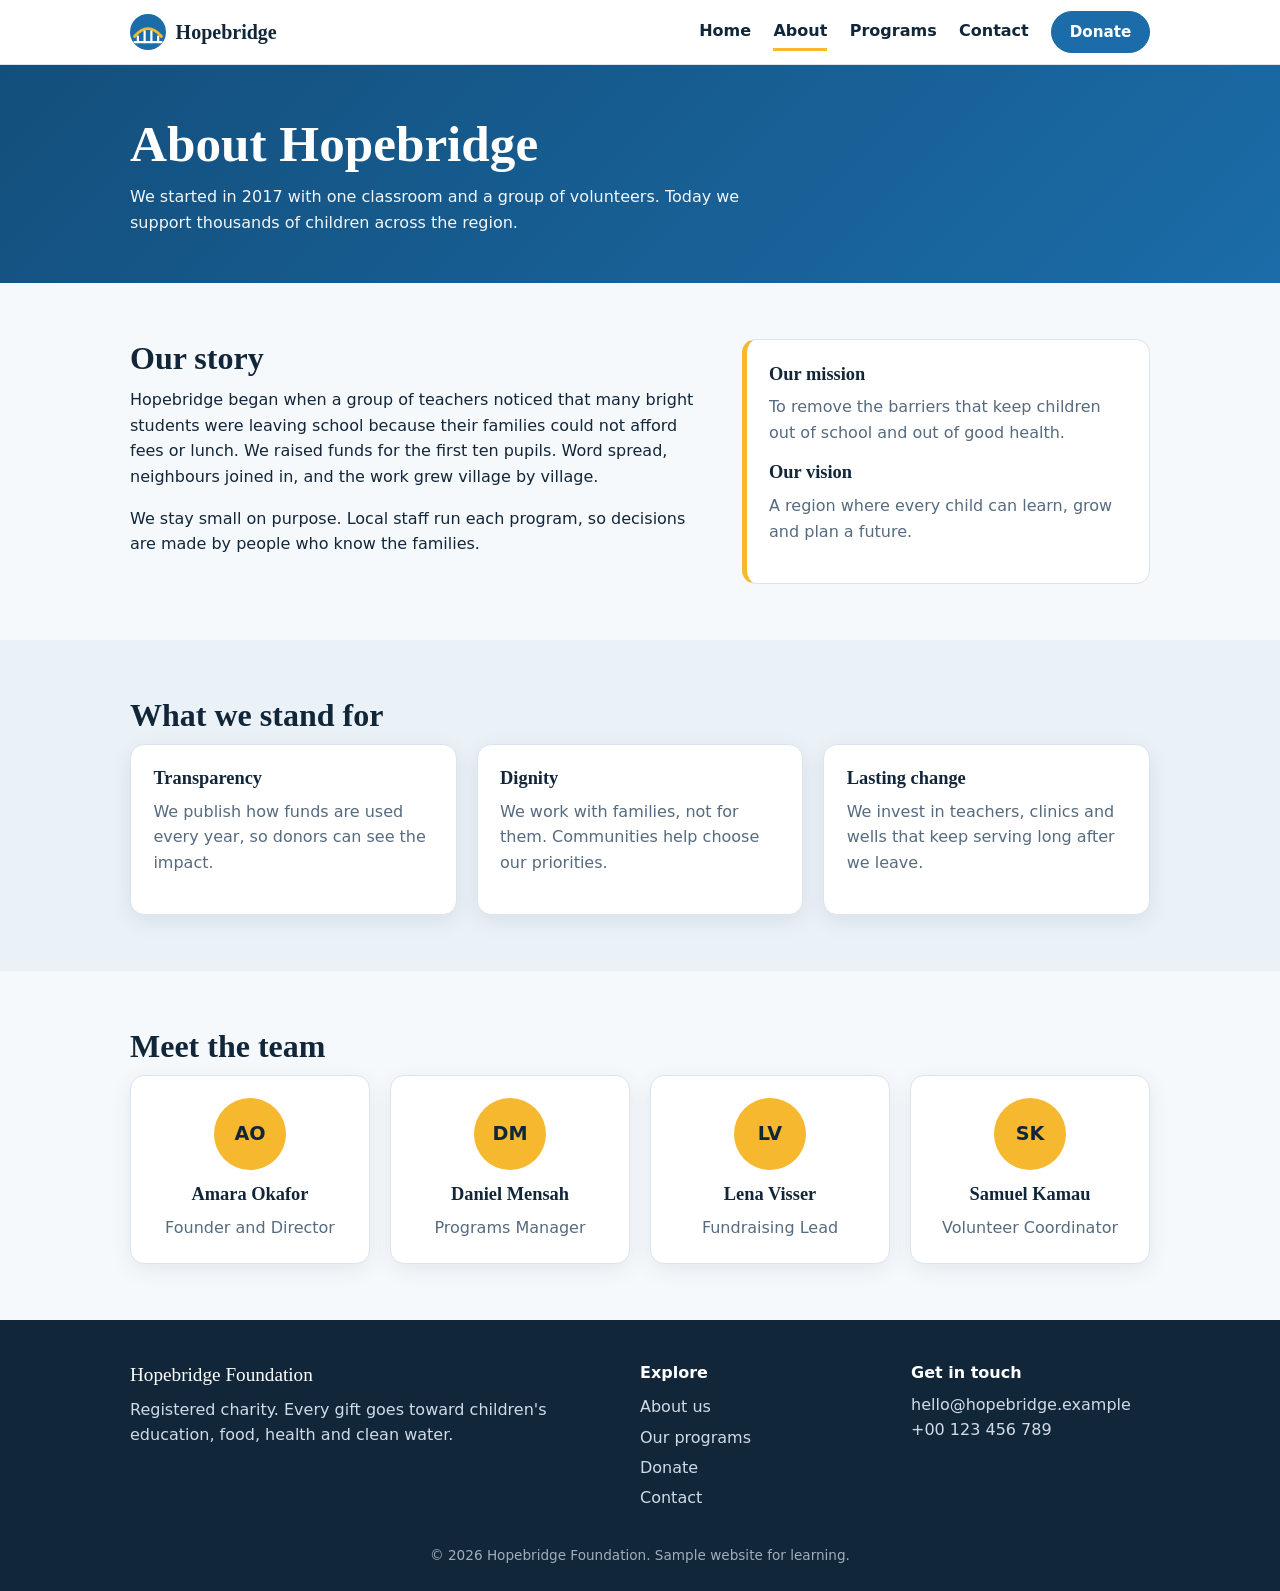
==== about.html @ 9edfb323 "Updated website" ====
<!DOCTYPE html>
<html lang="en">
<head>
  <meta charset="UTF-8" />
  <meta name="viewport" content="width=device-width, initial-scale=1" />
  <title>About us | Hopebridge Foundation</title>
  <meta name="description" content="Hopebridge Foundation helps children and families get education, food, health care and clean water." />
  <link rel="icon" href="images/logo.svg" type="image/svg+xml" />
  <link rel="stylesheet" href="css/style.css" />
</head>
<body>
  <a class="skip" href="#main">Skip to content</a>
  <header class="site-header">
    <div class="wrap nav-bar">
      <a class="brand" href="index.html"><img src="images/logo.svg" alt="" width="36" height="36" /><span>Hopebridge</span></a>
      <button class="nav-toggle" type="button" aria-expanded="false" aria-controls="nav">Menu</button>
      <nav id="nav" class="nav" aria-label="Main">
        <a href="index.html">Home</a>
        <a href="about.html" aria-current="page">About</a>
        <a href="programs.html">Programs</a>
        <a href="contact.html">Contact</a>
        <a class="btn small" href="donate.html">Donate</a>
      </nav>
    </div>
  </header>

  <main id="main">
    <section class="page-head">
      <div class="wrap">
        <h1>About Hopebridge</h1>
        <p class="lead">We started in 2017 with one classroom and a group of volunteers. Today we support thousands of children across the region.</p>
      </div>
    </section>

    <section class="section">
      <div class="wrap two-col">
        <div>
          <h2>Our story</h2>
          <p>Hopebridge began when a group of teachers noticed that many bright students were leaving school because their families could not afford fees or lunch. We raised funds for the first ten pupils. Word spread, neighbours joined in, and the work grew village by village.</p>
          <p>We stay small on purpose. Local staff run each program, so decisions are made by people who know the families.</p>
        </div>
        <div class="panel">
          <h3>Our mission</h3>
          <p>To remove the barriers that keep children out of school and out of good health.</p>
          <h3>Our vision</h3>
          <p>A region where every child can learn, grow and plan a future.</p>
        </div>
      </div>
    </section>

    <section class="section alt">
      <div class="wrap">
        <h2>What we stand for</h2>
        <div class="card-grid">
          <article class="card"><h3>Transparency</h3><p>We publish how funds are used every year, so donors can see the impact.</p></article>
          <article class="card"><h3>Dignity</h3><p>We work with families, not for them. Communities help choose our priorities.</p></article>
          <article class="card"><h3>Lasting change</h3><p>We invest in teachers, clinics and wells that keep serving long after we leave.</p></article>
        </div>
      </div>
    </section>

    <section class="section">
      <div class="wrap">
        <h2>Meet the team</h2>
        <div class="card-grid four">
          <article class="card person"><div class="avatar">AO</div><h3>Amara Okafor</h3><p>Founder and Director</p></article>
          <article class="card person"><div class="avatar">DM</div><h3>Daniel Mensah</h3><p>Programs Manager</p></article>
          <article class="card person"><div class="avatar">LV</div><h3>Lena Visser</h3><p>Fundraising Lead</p></article>
          <article class="card person"><div class="avatar">SK</div><h3>Samuel Kamau</h3><p>Volunteer Coordinator</p></article>
        </div>
      </div>
    </section>
  </main>

  <footer class="site-footer">
    <div class="wrap footer-grid">
      <div>
        <p class="footer-brand">Hopebridge Foundation</p>
        <p>Registered charity. Every gift goes toward children's education, food, health and clean water.</p>
      </div>
      <div>
        <p class="footer-title">Explore</p>
        <a href="about.html">About us</a>
        <a href="programs.html">Our programs</a>
        <a href="donate.html">Donate</a>
        <a href="contact.html">Contact</a>
      </div>
      <div>
        <p class="footer-title">Get in touch</p>
        <p>hello@hopebridge.example<br />+00 123 456 789</p>
      </div>
    </div>
    <p class="copyright">&copy; <span id="year">2026</span> Hopebridge Foundation. Sample website for learning.</p>
  </footer>

  <script src="js/script.js"></script>
</body>
</html>
---- css/style.css ----
/* ---------- Theme colors (edit these to restyle the site) ---------- */
:root {
  --ink: #12263a;
  --muted: #566b7f;
  --bg: #f6f9fc;
  --surface: #ffffff;
  --line: #dbe5ee;
  --blue: #1b6ca8;
  --blue-dark: #134f7c;
  --sun: #f5b82e;
  --green: #2e8b57;
  --teal: #1a8f93;
  --radius: 14px;
  --shadow: 0 6px 22px rgba(18, 38, 58, 0.08);
  --font: "Segoe UI", system-ui, -apple-system, Roboto, sans-serif;
  --font-display: Georgia, "Times New Roman", serif;
}

* { box-sizing: border-box; }
html { scroll-behavior: smooth; }
body { margin: 0; font-family: var(--font); color: var(--ink); background: var(--bg); line-height: 1.6; }
img { max-width: 100%; }
a { color: var(--blue); }
h1, h2, h3 { font-family: var(--font-display); line-height: 1.2; margin: 0 0 0.6rem; }
h1 { font-size: clamp(2rem, 5vw, 3.2rem); }
h2 { font-size: clamp(1.5rem, 3.5vw, 2rem); }
h3 { font-size: 1.15rem; }
p { margin: 0 0 1rem; }
:focus-visible { outline: 3px solid var(--sun); outline-offset: 2px; }

.wrap { max-width: 1060px; margin: 0 auto; padding: 0 1.25rem; }
.narrow { max-width: 640px; }
.skip { position: absolute; left: -999px; top: 0; background: var(--sun); color: var(--ink); padding: 0.5rem 1rem; z-index: 100; }
.skip:focus { left: 0; }

/* ---------- Header / nav ---------- */
.site-header { background: var(--surface); border-bottom: 1px solid var(--line); position: sticky; top: 0; z-index: 50; }
.nav-bar { display: flex; align-items: center; justify-content: space-between; min-height: 64px; }
.brand { display: flex; align-items: center; gap: 0.6rem; font-family: var(--font-display); font-weight: 700; font-size: 1.25rem; color: var(--ink); text-decoration: none; }
.nav { display: flex; align-items: center; gap: 1.4rem; }
.nav a { color: var(--ink); text-decoration: none; font-weight: 600; padding: 0.3rem 0; border-bottom: 3px solid transparent; }
.nav a:hover, .nav a[aria-current="page"] { border-bottom-color: var(--sun); }
.nav a.btn { border-bottom: 1px solid var(--blue); color: #fff; padding: 0.5rem 1.1rem; }
.nav-toggle { display: none; font: inherit; font-weight: 600; background: none; border: 1px solid var(--line); border-radius: 10px; padding: 0.4rem 0.9rem; cursor: pointer; color: var(--ink); }

/* ---------- Buttons ---------- */
.btn { display: inline-block; font: inherit; font-weight: 700; text-decoration: none; text-align: center; background: var(--blue); color: #fff; border: 1px solid var(--blue); border-radius: 999px; padding: 0.75rem 1.5rem; cursor: pointer; }
.btn:hover { background: var(--blue-dark); border-color: var(--blue-dark); }
.btn.small { padding: 0.5rem 1.1rem; font-size: 0.95rem; }
.btn.ghost { background: transparent; color: var(--blue); }
.btn.ghost:hover { background: var(--blue); color: #fff; }
.btn.sun { background: var(--sun); border-color: var(--sun); color: var(--ink); }
.btn.sun:hover { background: #ffc94d; border-color: #ffc94d; }
.btn-row { display: flex; flex-wrap: wrap; gap: 0.75rem; }

/* ---------- Hero / page heads ---------- */
.hero { background: linear-gradient(135deg, var(--blue-dark), var(--blue) 60%, var(--teal)); color: #fff; padding: 5rem 0; }
.hero-inner { max-width: 720px; margin: 0; }
.hero .lead { font-size: 1.15rem; opacity: 0.95; margin-bottom: 1.5rem; }
.hero .btn { background: var(--sun); border-color: var(--sun); color: var(--ink); }
.hero .btn.ghost { background: transparent; border-color: #fff; color: #fff; }
.hero .btn.ghost:hover { background: #fff; color: var(--blue-dark); }
.page-head { background: linear-gradient(135deg, var(--blue-dark), var(--blue)); color: #fff; padding: 3rem 0; }
.page-head .lead { max-width: 640px; margin: 0; opacity: 0.95; }

/* ---------- Sections ---------- */
.section { padding: 3.5rem 0; }
.section.alt { background: #eaf1f7; }
.section-intro { color: var(--muted); margin-bottom: 1.75rem; }
.two-col { display: grid; grid-template-columns: 1.4fr 1fr; gap: 2.5rem; align-items: start; }

.stats { background: var(--surface); border-bottom: 1px solid var(--line); }
.stat-grid { display: grid; grid-template-columns: repeat(4, 1fr); gap: 1rem; text-align: center; padding: 2rem 1.25rem; }
.stat-num { font-family: var(--font-display); font-size: 2.4rem; font-weight: 700; color: var(--blue); margin: 0; line-height: 1.1; }
.stat-grid p:last-child { margin: 0; color: var(--muted); }

.card-grid { display: grid; grid-template-columns: repeat(3, 1fr); gap: 1.25rem; }
.card-grid.four { grid-template-columns: repeat(4, 1fr); }
.card { background: var(--surface); border: 1px solid var(--line); border-radius: var(--radius); box-shadow: var(--shadow); padding: 1.4rem; }
.card p { color: var(--muted); }
.person { text-align: center; }
.person p { margin: 0; }
.avatar { width: 72px; height: 72px; margin: 0 auto 0.8rem; border-radius: 50%; background: var(--sun); color: var(--ink); display: grid; place-items: center; font-weight: 800; font-size: 1.2rem; }

.panel { background: var(--surface); border: 1px solid var(--line); border-left: 5px solid var(--sun); border-radius: var(--radius); padding: 1.4rem; }
.panel h3:not(:first-child) { margin-top: 1rem; }
.panel p { color: var(--muted); }

.cta { background: var(--ink); color: #fff; text-align: center; padding: 3.5rem 0; }
.cta p { opacity: 0.85; }

/* ---------- Programs ---------- */
.program-list { display: grid; gap: 1.5rem; }
.program { background: var(--surface); border: 1px solid var(--line); border-left-width: 8px; border-radius: var(--radius); box-shadow: var(--shadow); padding: 1.6rem; scroll-margin-top: 90px; }
.program ul { padding-left: 1.2rem; margin: 0 0 1.2rem; color: var(--muted); }
.p-blue { border-left-color: var(--blue); }
.p-sun { border-left-color: var(--sun); }
.p-green { border-left-color: var(--green); }
.p-teal { border-left-color: var(--teal); }

/* ---------- Forms ---------- */
.form { background: var(--surface); border: 1px solid var(--line); border-radius: var(--radius); box-shadow: var(--shadow); padding: 1.5rem; }
fieldset { border: 0; padding: 0; margin: 0 0 1.2rem; }
legend { font-weight: 700; margin-bottom: 0.5rem; padding: 0; }
.field { margin-bottom: 1rem; }
label { display: block; font-weight: 600; margin-bottom: 0.3rem; }
input[type="text"], input[type="email"], input[type="number"], select, textarea {
  width: 100%; font: inherit; color: var(--ink); background: #fff; border: 1px solid #b9c8d6; border-radius: 10px; padding: 0.65rem 0.75rem;
}
input.invalid, select.invalid, textarea.invalid { border-color: #b3261e; }
.error { color: #b3261e; font-size: 0.85rem; margin: 0.25rem 0 0; min-height: 1.1em; }
.choice-row { display: flex; gap: 0.75rem; flex-wrap: wrap; }
.choice { display: inline-flex; align-items: center; gap: 0.4rem; border: 1px solid var(--line); border-radius: 999px; padding: 0.45rem 1rem; cursor: pointer; margin: 0; }
.amounts { display: grid; grid-template-columns: repeat(4, 1fr); gap: 0.6rem; margin-bottom: 1rem; }
.amount { font: inherit; font-weight: 700; padding: 0.7rem; background: #fff; color: var(--ink); border: 2px solid var(--line); border-radius: 12px; cursor: pointer; }
.amount:hover { border-color: var(--blue); }
.amount[aria-pressed="true"] { background: var(--blue); border-color: var(--blue); color: #fff; }
.summary { background: #eaf1f7; border-radius: 10px; padding: 0.75rem 1rem; font-weight: 600; }
.note { font-size: 0.85rem; color: var(--muted); margin: 0.9rem 0 0; }
.success { background: #e8f5ee; border: 1px solid #b7dfc7; border-radius: var(--radius); padding: 1.6rem; }
.success[hidden], [hidden] { display: none; }

/* ---------- Footer ---------- */
.site-footer { background: var(--ink); color: #cfdbe7; padding: 2.5rem 0 1.5rem; }
.site-footer a { display: block; color: #cfdbe7; text-decoration: none; padding: 0.15rem 0; }
.site-footer a:hover { color: var(--sun); }
.footer-grid { display: grid; grid-template-columns: 2fr 1fr 1fr; gap: 2rem; }
.footer-brand { font-family: var(--font-display); font-size: 1.2rem; color: #fff; margin-bottom: 0.4rem; }
.footer-title { color: #fff; font-weight: 700; margin-bottom: 0.4rem; }
.copyright { text-align: center; font-size: 0.85rem; margin: 2rem 0 0; opacity: 0.75; }

/* ---------- Mobile ---------- */
@media (max-width: 800px) {
  .nav-toggle { display: block; }
  .nav { display: none; position: absolute; left: 0; right: 0; top: 64px; background: var(--surface); flex-direction: column; align-items: flex-start; gap: 0.6rem; padding: 1rem 1.25rem 1.25rem; border-bottom: 1px solid var(--line); }
  .nav.open { display: flex; }
  .two-col, .footer-grid { grid-template-columns: 1fr; }
  .card-grid, .card-grid.four { grid-template-columns: 1fr; }
  .stat-grid { grid-template-columns: repeat(2, 1fr); }
  .hero { padding: 3.5rem 0; }
}
@media (max-width: 420px) { .amounts { grid-template-columns: repeat(2, 1fr); } }
@media (prefers-reduced-motion: reduce) { html { scroll-behavior: auto; } }
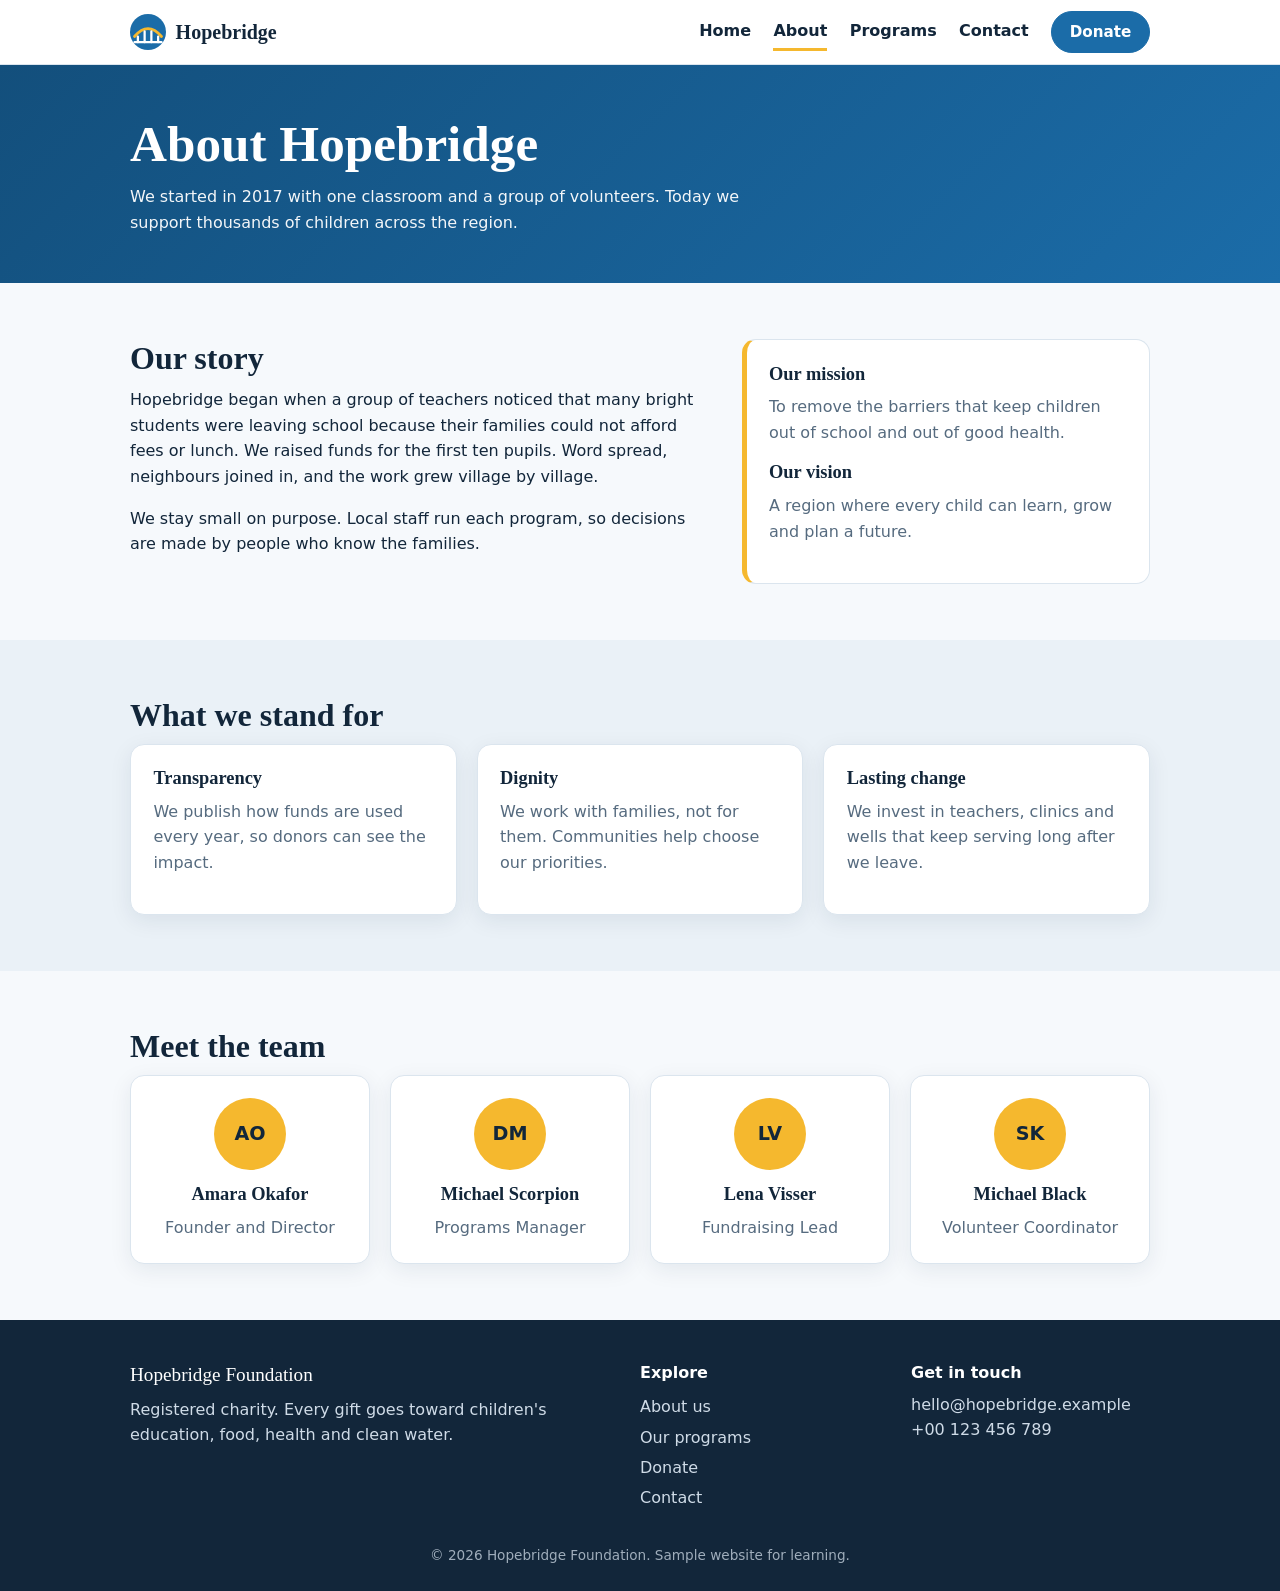
==== commit 386d06c7: "Updated website" ====
--- a/about.html
+++ b/about.html
@@ -64,9 +64,9 @@
         <h2>Meet the team</h2>
         <div class="card-grid four">
           <article class="card person"><div class="avatar">AO</div><h3>Amara Okafor</h3><p>Founder and Director</p></article>
-          <article class="card person"><div class="avatar">DM</div><h3>Daniel Mensah</h3><p>Programs Manager</p></article>
+          <article class="card person"><div class="avatar">DM</div><h3>Michael Scorpion</h3><p>Programs Manager</p></article>
           <article class="card person"><div class="avatar">LV</div><h3>Lena Visser</h3><p>Fundraising Lead</p></article>
-          <article class="card person"><div class="avatar">SK</div><h3>Samuel Kamau</h3><p>Volunteer Coordinator</p></article>
+          <article class="card person"><div class="avatar">SK</div><h3>Michael Black</h3><p>Volunteer Coordinator</p></article>
         </div>
       </div>
     </section>
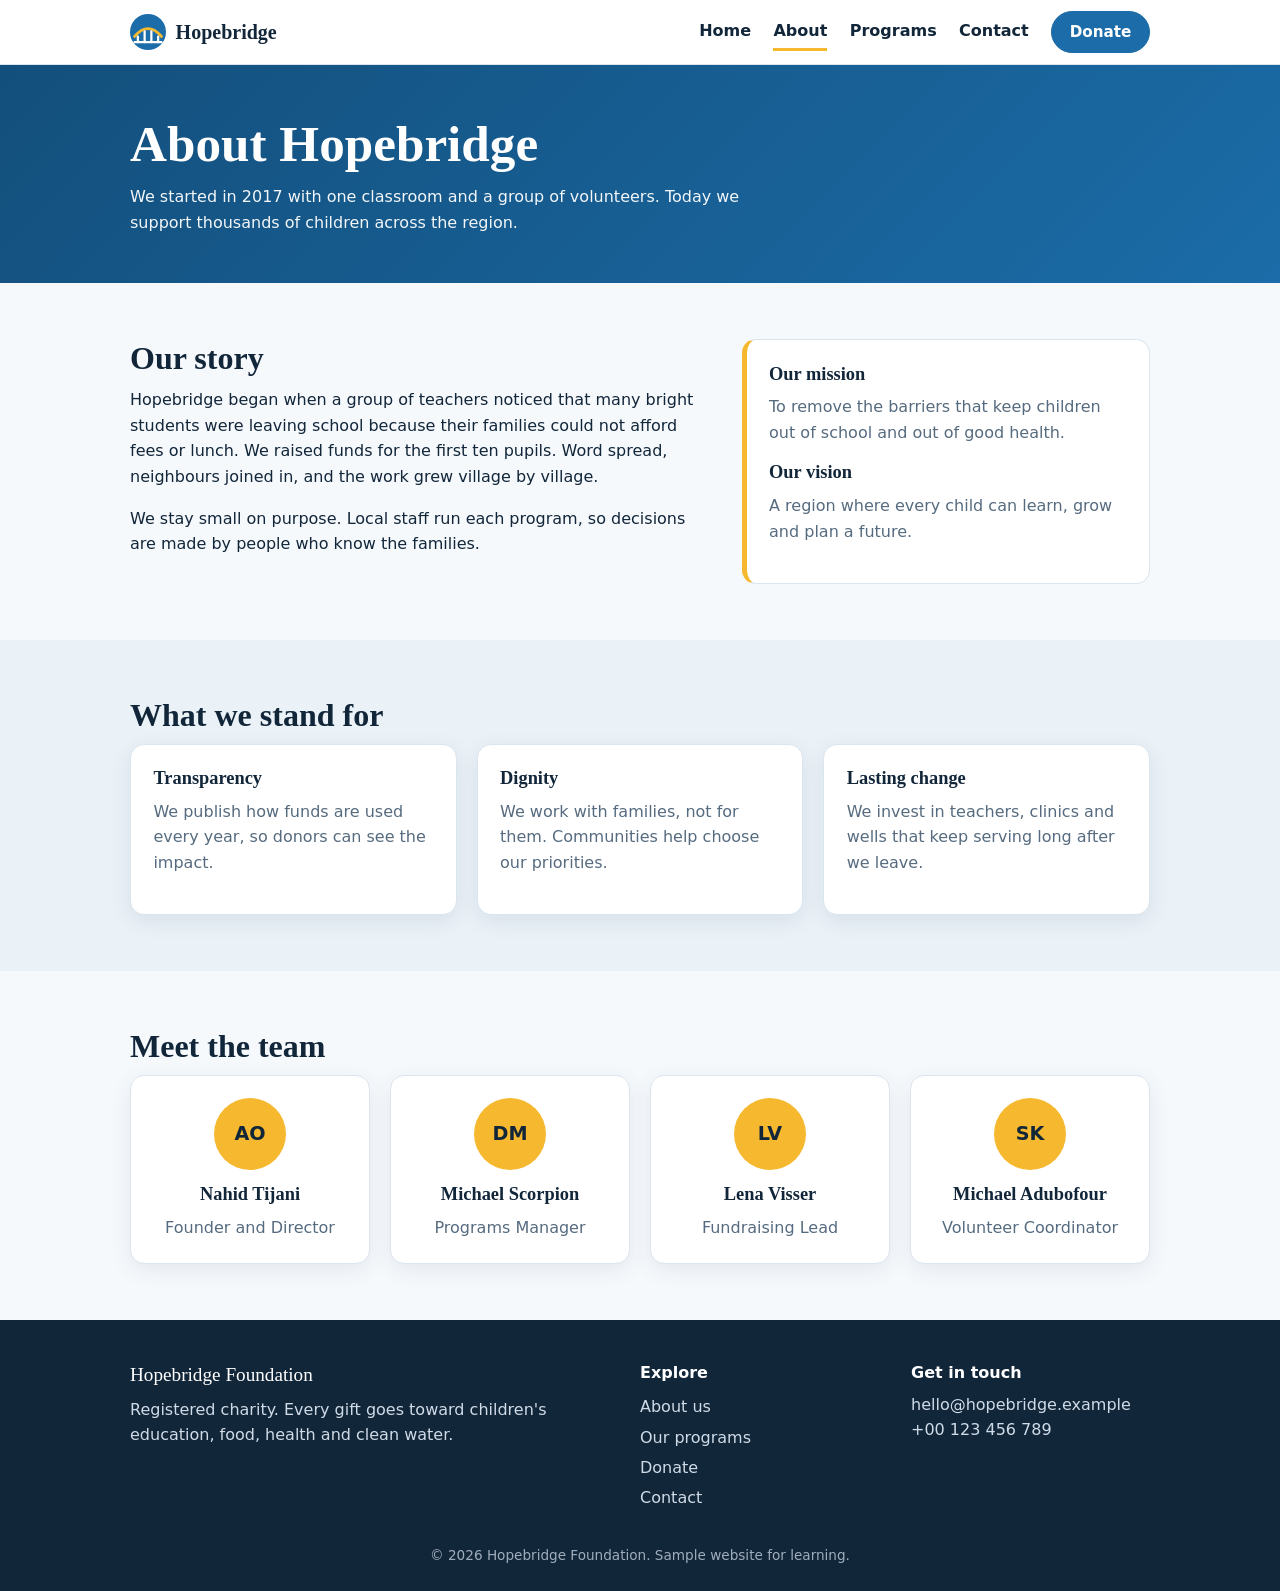
==== commit 01d95ef9: "Updated website" ====
--- a/about.html
+++ b/about.html
@@ -63,10 +63,10 @@
       <div class="wrap">
         <h2>Meet the team</h2>
         <div class="card-grid four">
-          <article class="card person"><div class="avatar">AO</div><h3>Amara Okafor</h3><p>Founder and Director</p></article>
+          <article class="card person"><div class="avatar">AO</div><h3>Nahid Tijani</h3><p>Founder and Director</p></article>
           <article class="card person"><div class="avatar">DM</div><h3>Michael Scorpion</h3><p>Programs Manager</p></article>
           <article class="card person"><div class="avatar">LV</div><h3>Lena Visser</h3><p>Fundraising Lead</p></article>
-          <article class="card person"><div class="avatar">SK</div><h3>Michael Black</h3><p>Volunteer Coordinator</p></article>
+          <article class="card person"><div class="avatar">SK</div><h3>Michael Adubofour</h3><p>Volunteer Coordinator</p></article>
         </div>
       </div>
     </section>
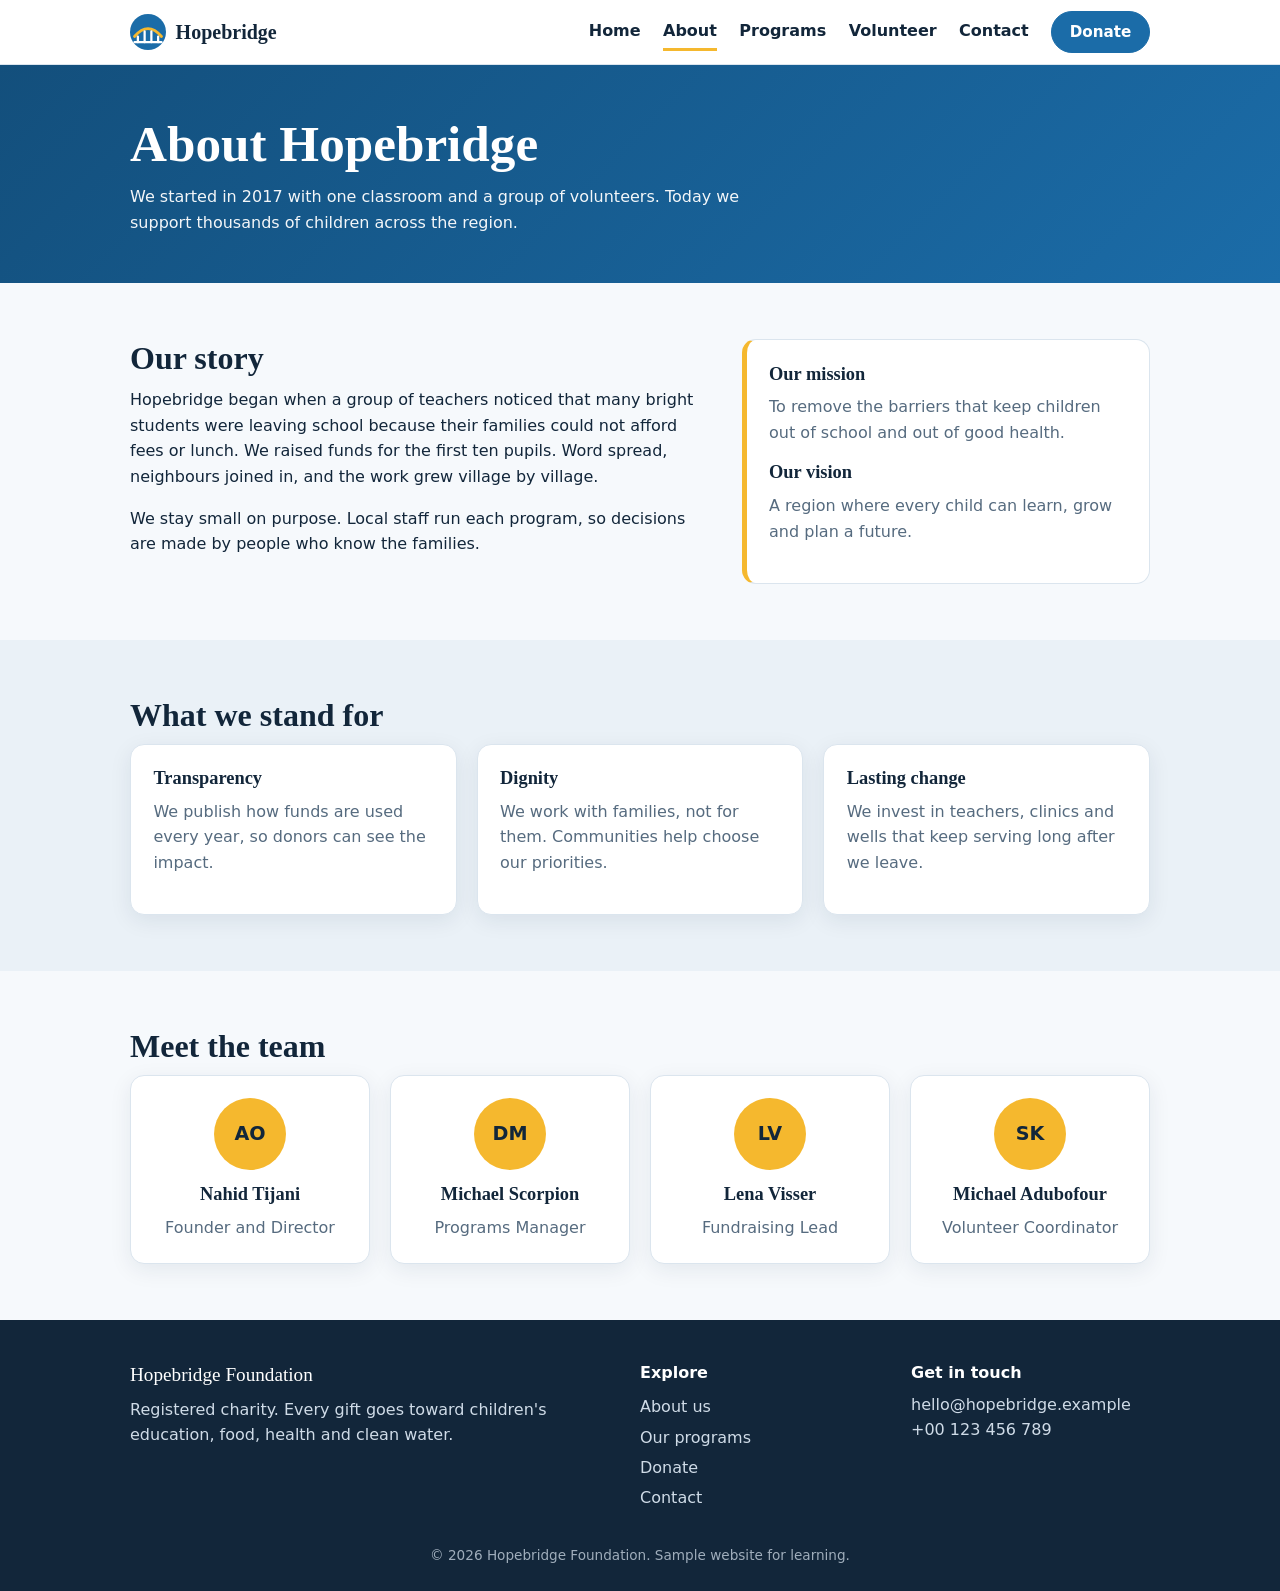
==== commit 2a226f57: "Updated website" ====
--- a/about.html
+++ b/about.html
@@ -18,6 +18,7 @@
         <a href="index.html">Home</a>
         <a href="about.html" aria-current="page">About</a>
         <a href="programs.html">Programs</a>
+        <a href="volunteer.html">Volunteer</a>
         <a href="contact.html">Contact</a>
         <a class="btn small" href="donate.html">Donate</a>
       </nav>
--- a/css/style.css
+++ b/css/style.css
@@ -9,7 +9,7 @@
   --blue-dark: #134f7c;
   --sun: #f5b82e;
   --green: #2e8b57;
-  --teal: #1a8f93;
+  --teal: #1eb6bb;
   --radius: 14px;
   --shadow: 0 6px 22px rgba(18, 38, 58, 0.08);
   --font: "Segoe UI", system-ui, -apple-system, Roboto, sans-serif;
@@ -68,6 +68,11 @@
 .section.alt { background: #eaf1f7; }
 .section-intro { color: var(--muted); margin-bottom: 1.75rem; }
 .two-col { display: grid; grid-template-columns: 1.4fr 1fr; gap: 2.5rem; align-items: start; }
+.eyebrow { text-transform: uppercase; letter-spacing: 0.12em; font-weight: 700; font-size: 0.78rem; color: var(--blue); margin-bottom: 0.75rem; }
+.check-list { margin: 1.25rem 0 1.75rem; padding-left: 1.2rem; color: var(--muted); }
+.check-list li + li { margin-top: 0.5rem; }
+.volunteer-panel { background: #fff; }
+.volunteer-section { scroll-margin-top: 90px; }
 
 .stats { background: var(--surface); border-bottom: 1px solid var(--line); }
 .stat-grid { display: grid; grid-template-columns: repeat(4, 1fr); gap: 1rem; text-align: center; padding: 2rem 1.25rem; }
@@ -75,6 +80,7 @@
 .stat-grid p:last-child { margin: 0; color: var(--muted); }
 
 .card-grid { display: grid; grid-template-columns: repeat(3, 1fr); gap: 1.25rem; }
+.card-grid.three { grid-template-columns: repeat(3, 1fr); }
 .card-grid.four { grid-template-columns: repeat(4, 1fr); }
 .card { background: var(--surface); border: 1px solid var(--line); border-radius: var(--radius); box-shadow: var(--shadow); padding: 1.4rem; }
 .card p { color: var(--muted); }
@@ -141,3 +147,7 @@
 }
 @media (max-width: 420px) { .amounts { grid-template-columns: repeat(2, 1fr); } }
 @media (prefers-reduced-motion: reduce) { html { scroll-behavior: auto; } }
+
+@view-transition {
+  navigation: auto;
+}
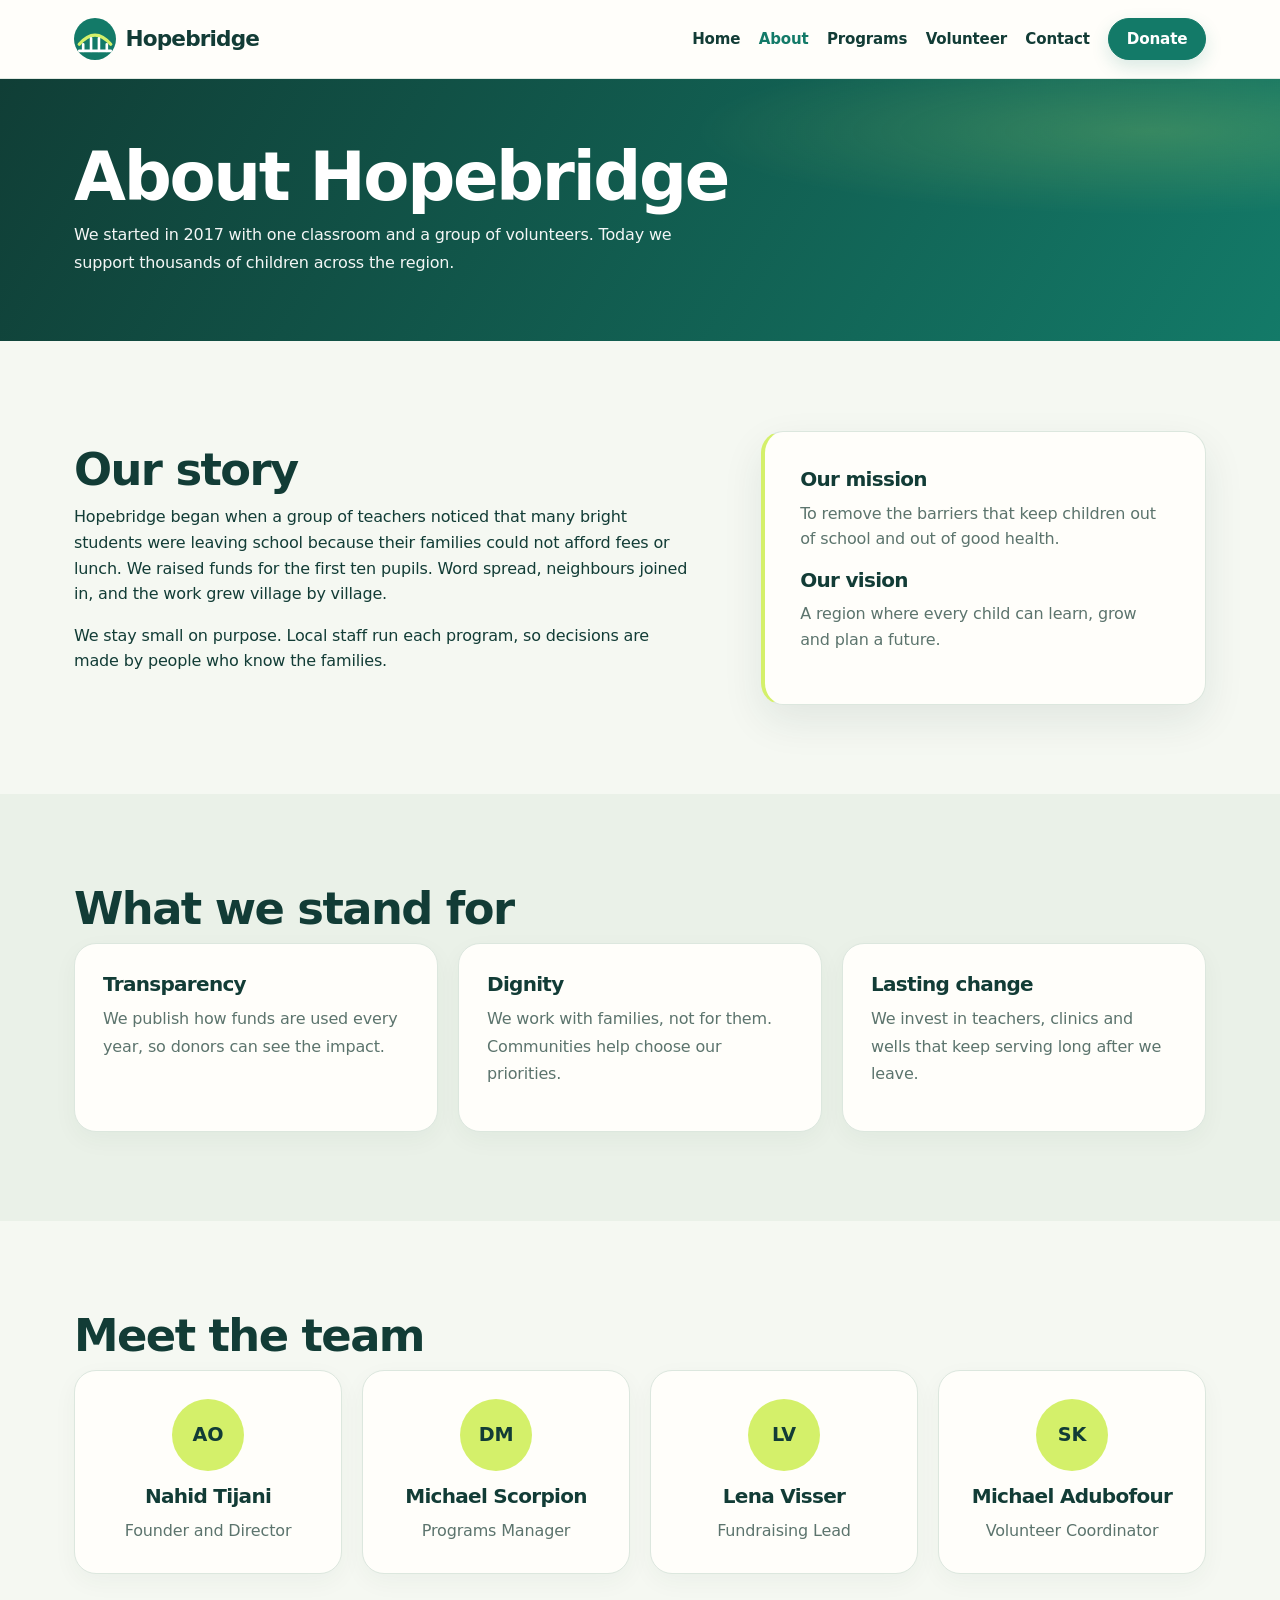
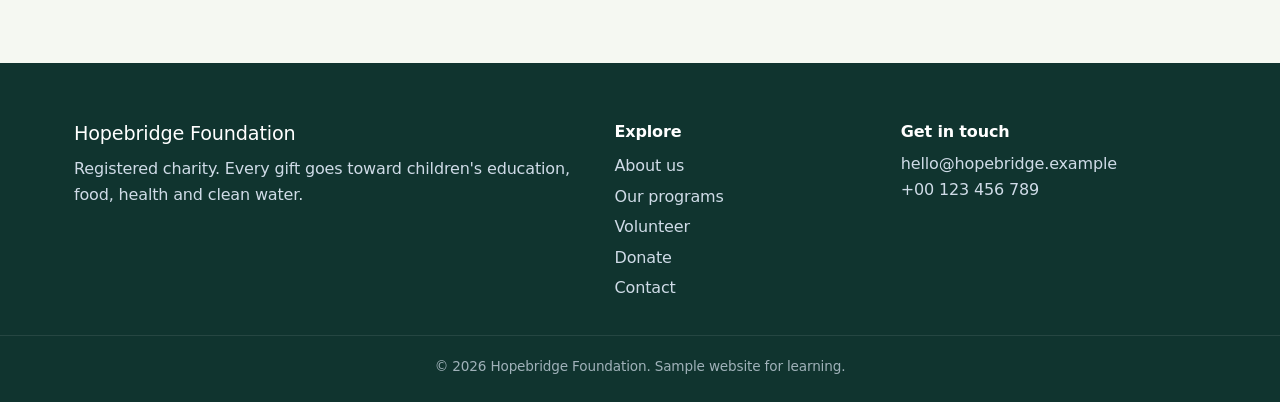
==== commit 6445d63c: "Updated website" ====
--- a/about.html
+++ b/about.html
@@ -83,6 +83,7 @@
         <p class="footer-title">Explore</p>
         <a href="about.html">About us</a>
         <a href="programs.html">Our programs</a>
+        <a href="volunteer.html">Volunteer</a>
         <a href="donate.html">Donate</a>
         <a href="contact.html">Contact</a>
       </div>
--- a/css/style.css
+++ b/css/style.css
@@ -19,7 +19,12 @@
 * { box-sizing: border-box; }
 html { scroll-behavior: smooth; }
 body { margin: 0; font-family: var(--font); color: var(--ink); background: var(--bg); line-height: 1.6; }
+main { display: block; }
 img { max-width: 100%; }
+@keyframes pageFadeIn { from { opacity: 0; transform: translateY(18px); } to { opacity: 1; transform: translateY(0); } }
+@keyframes pageFadeOut { from { opacity: 1; transform: translateY(0); } to { opacity: 0; transform: translateY(-12px); } }
+.page-leave { animation: pageFadeOut 0.22s ease forwards; }
+.page-enter { animation: pageFadeIn 0.28s ease forwards; }
 a { color: var(--blue); }
 h1, h2, h3 { font-family: var(--font-display); line-height: 1.2; margin: 0 0 0.6rem; }
 h1 { font-size: clamp(2rem, 5vw, 3.2rem); }
@@ -150,4 +155,303 @@
 
 @view-transition {
   navigation: auto;
-}+}
+
+/* ---------- Modern Hopebridge theme ---------- */
+:root {
+  --ink: #123c36;
+  --muted: #5c746d;
+  --bg: #f5f8f2;
+  --surface: #fffefa;
+  --line: #dce7de;
+  --blue: #137a68;
+  --blue-dark: #0e5c50;
+  --sun: #d4f06a;
+  --green: #368c63;
+  --teal: #31a998;
+  --radius: 22px;
+  --shadow: 0 16px 42px rgba(18, 60, 54, 0.09);
+  --font: "Segoe UI", system-ui, -apple-system, Roboto, sans-serif;
+  --font-display: "Segoe UI", system-ui, -apple-system, Roboto, sans-serif;
+}
+
+body {
+  background: var(--bg);
+  letter-spacing: -0.01em;
+}
+
+h1, h2, h3 { letter-spacing: -0.035em; }
+h1 { font-size: clamp(2.7rem, 6.4vw, 5rem); line-height: 1.02; }
+h2 { font-size: clamp(1.8rem, 4vw, 2.8rem); line-height: 1.1; }
+h3 { font-size: 1.25rem; }
+
+.wrap { max-width: 1180px; padding-right: 1.5rem; padding-left: 1.5rem; }
+.site-header {
+  background: rgba(255, 254, 250, 0.94);
+  border-bottom-color: rgba(220, 231, 222, 0.85);
+  backdrop-filter: blur(16px);
+}
+.nav-bar { min-height: 78px; }
+.brand { font-size: 1.35rem; letter-spacing: -0.04em; }
+.brand img { width: 42px; height: 42px; }
+.nav { gap: 1.15rem; }
+.nav a {
+  font-size: 0.94rem;
+  transition: color 160ms ease, border-color 160ms ease, background 160ms ease;
+}
+.nav a:not(.btn):hover,
+.nav a[aria-current="page"]:not(.btn) {
+  color: var(--blue);
+  border-bottom-color: var(--blue);
+}
+.nav a.btn,
+.btn {
+  border: 1px solid var(--blue);
+  border-radius: 999px;
+  box-shadow: 0 7px 18px rgba(19, 122, 104, 0.16);
+  transition: transform 160ms ease, background 160ms ease, box-shadow 160ms ease;
+}
+.btn:hover {
+  transform: translateY(-2px);
+  box-shadow: 0 11px 24px rgba(19, 122, 104, 0.22);
+}
+.btn.small { padding: 0.62rem 1.2rem; }
+.btn.ghost { box-shadow: none; }
+.btn.sun { color: var(--ink); box-shadow: none; }
+.nav a.btn { color: #fff; }
+.nav-toggle { border-radius: 999px; }
+
+.hero {
+  position: relative;
+  overflow: hidden;
+  isolation: isolate;
+  min-height: 510px;
+  display: flex;
+  align-items: center;
+  padding: 6rem 0;
+  background:
+    radial-gradient(ellipse at 83% 18%, rgba(212, 240, 106, 0.27), transparent 28%),
+    radial-gradient(ellipse at 96% 100%, rgba(49, 169, 152, 0.42), transparent 40%),
+    linear-gradient(120deg, #103e36 0%, #126d5d 58%, #168a76 100%);
+}
+.hero::after {
+  content: "";
+  position: absolute;
+  z-index: -1;
+  width: min(42vw, 510px);
+  aspect-ratio: 1;
+  right: max(3vw, calc((100vw - 1180px) / 2));
+  top: 50%;
+  border: 1px solid rgba(255, 255, 255, 0.17);
+  border-radius: 50%;
+  box-shadow: 0 0 0 42px rgba(255, 255, 255, 0.035), 0 0 0 90px rgba(255, 255, 255, 0.025);
+  transform: translateY(-50%);
+}
+.hero-inner { max-width: 690px; margin: 0; }
+.hero h1 { max-width: 680px; }
+.hero .lead { max-width: 590px; font-size: 1.15rem; line-height: 1.75; }
+.hero .btn { color: var(--ink); background: var(--sun); border-color: var(--sun); }
+.hero .btn.ghost { background: rgba(255, 255, 255, 0.08); border-color: rgba(255, 255, 255, 0.55); color: #fff; }
+.hero .btn.ghost:hover { background: #fff; color: var(--blue-dark); }
+.page-head {
+  position: relative;
+  overflow: hidden;
+  padding: 4rem 0;
+  background:
+    radial-gradient(ellipse at 90% 20%, rgba(212, 240, 106, 0.19), transparent 28%),
+    linear-gradient(120deg, #103e36, #137a68);
+}
+.page-head h1 { font-size: clamp(2.5rem, 5.5vw, 4.2rem); }
+.page-head .lead { line-height: 1.75; }
+
+.section { padding: clamp(3.5rem, 7vw, 6rem) 0; }
+.section.alt { background: #eaf1e8; }
+.section-intro { max-width: 650px; font-size: 1.05rem; line-height: 1.75; }
+.two-col { gap: clamp(2rem, 5vw, 4.5rem); align-items: center; }
+.eyebrow { color: var(--blue); letter-spacing: 0.14em; }
+.check-list { line-height: 1.7; }
+
+.stats { background: var(--surface); border-bottom: 1px solid var(--line); }
+.stat-grid { padding-top: 2.5rem; padding-bottom: 2.5rem; }
+.stat-num { color: var(--blue); font-size: clamp(2.4rem, 4vw, 3.3rem); letter-spacing: -0.06em; }
+
+.card-grid { gap: 1.25rem; }
+.card {
+  border-radius: var(--radius);
+  padding: 1.75rem;
+  box-shadow: 0 8px 24px rgba(18, 60, 54, 0.045);
+  transition: transform 180ms ease, box-shadow 180ms ease, border-color 180ms ease;
+}
+.card:hover { transform: translateY(-5px); box-shadow: var(--shadow); border-color: #bfd4c5; }
+.card h3 { color: var(--ink); }
+.card p { line-height: 1.7; }
+.card a { font-weight: 700; text-decoration-thickness: 1px; text-underline-offset: 4px; }
+.panel {
+  border: 1px solid var(--line);
+  border-left: 4px solid var(--sun);
+  border-radius: var(--radius);
+  padding: clamp(1.5rem, 3vw, 2.2rem);
+  box-shadow: var(--shadow);
+}
+.volunteer-panel { background: var(--surface); }
+
+.cta {
+  padding: clamp(3.5rem, 7vw, 5.5rem) 0;
+  background:
+    radial-gradient(ellipse at 88% 0%, rgba(212, 240, 106, 0.14), transparent 32%),
+    var(--ink);
+}
+.cta h2 { max-width: 700px; margin-right: auto; margin-left: auto; }
+.cta p { margin-top: 0.8rem; }
+
+.program-list { gap: 1.25rem; }
+.program {
+  border: 1px solid var(--line);
+  border-left-width: 5px;
+  border-radius: var(--radius);
+  padding: clamp(1.5rem, 3vw, 2.25rem);
+}
+.program ul { line-height: 1.8; }
+
+.form { border-radius: var(--radius); padding: clamp(1.5rem, 4vw, 2.25rem); }
+input[type="text"], input[type="email"], input[type="number"], select, textarea {
+  border-color: #c8d7cd;
+  border-radius: 12px;
+  padding: 0.8rem 0.9rem;
+}
+input:focus, select:focus, textarea:focus { border-color: var(--blue); outline: 3px solid rgba(19, 122, 104, 0.13); }
+.choice { border-radius: 999px; }
+.amount { border-radius: 14px; }
+.summary { background: #eaf1e8; border-radius: 12px; }
+
+.site-footer { background: #10342f; padding-top: 3.5rem; }
+.site-footer a { transition: color 160ms ease; }
+.site-footer a:hover { color: var(--sun); }
+.footer-grid { grid-template-columns: 2fr 1fr 1.2fr; }
+.copyright { border-top: 1px solid rgba(255, 255, 255, 0.12); padding-top: 1.25rem; }
+
+@media (max-width: 800px) {
+  .wrap { padding-right: 1.25rem; padding-left: 1.25rem; }
+  .nav-bar { min-height: 70px; }
+  .nav {
+    top: 70px;
+    gap: 0.35rem;
+    padding: 1rem 1.25rem 1.4rem;
+    box-shadow: 0 16px 24px rgba(18, 60, 54, 0.08);
+  }
+  .nav a { padding: 0.55rem 0; }
+  .nav a.btn { margin-top: 0.25rem; padding: 0.62rem 1.2rem; }
+  .hero { min-height: 430px; padding: 4.5rem 0; }
+  .hero::after { width: 52vw; right: -15vw; opacity: 0.7; }
+  .card-grid, .card-grid.three, .card-grid.four { grid-template-columns: 1fr; }
+  .footer-grid { grid-template-columns: 1fr; }
+}
+
+@media (max-width: 420px) {
+  .hero { min-height: 390px; }
+  .hero .btn-row { align-items: stretch; flex-direction: column; }
+  .hero .btn-row .btn { width: 100%; }
+}
+
+@media (prefers-reduced-motion: reduce) {
+  *, *::before, *::after { scroll-behavior: auto !important; animation-duration: 0.01ms !important; transition-duration: 0.01ms !important; }
+}
+
+html {
+    scroll-behavior: smooth;
+}
+
+.page-container {
+    overflow: hidden;
+}
+
+.page-section {
+    min-height: 100vh;
+    transition: transform 0.6s ease, opacity 0.6s ease;
+}
+
+nav {
+    display: flex;
+    gap: 30px;
+}
+
+nav a {
+    position: relative;
+    text-decoration: none;
+    color: #333;
+    padding: 10px 0;
+}
+
+/* Underline */
+nav a::after {
+    content: "";
+    position: absolute;
+    left: 0;
+    bottom: 0;
+    width: 0;
+    height: 3px;
+    background: currentColor;
+    transition: width 0.35s ease;
+}
+
+/* Hover */
+nav a:hover::after {
+    width: 100%;
+}
+
+/* Active page */
+nav a.active::after {
+    width: 100%;
+}
+
+.navbar {
+    position: relative;
+    display: flex;
+    gap: 30px;
+}
+
+.navbar a {
+    position: relative;
+    padding: 10px 0;
+    text-decoration: none;
+    color: #333;
+}
+
+.nav-indicator {
+    position: absolute;
+    bottom: 0;
+    left: 0;
+    height: 3px;
+    width: 50px;
+    background: #000;
+    transition: left 0.4s ease, width 0.4s ease;
+}
+
+/* Animated underline for the current navigation item and hover state. */
+.site-header .nav a:not(.btn) {
+  position: relative;
+  border-bottom: 0;
+  padding: 0.3rem 0;
+}
+
+.site-header .nav a:not(.btn)::after {
+  content: "";
+  position: absolute;
+  left: 0;
+  right: 0;
+  bottom: -2px;
+  height: 2px;
+  background: currentColor;
+  opacity: 0;
+  transform: scaleX(0);
+  transform-origin: left;
+  transition: transform 0.35s ease, opacity 0.2s ease;
+}
+
+.site-header .nav a:not(.btn):hover::after,
+.site-header .nav a[aria-current="page"]:not(.btn)::after {
+  opacity: 1;
+  transform: scaleX(1);
+}
+
+.site-header .nav a.btn::after { display: none; }
